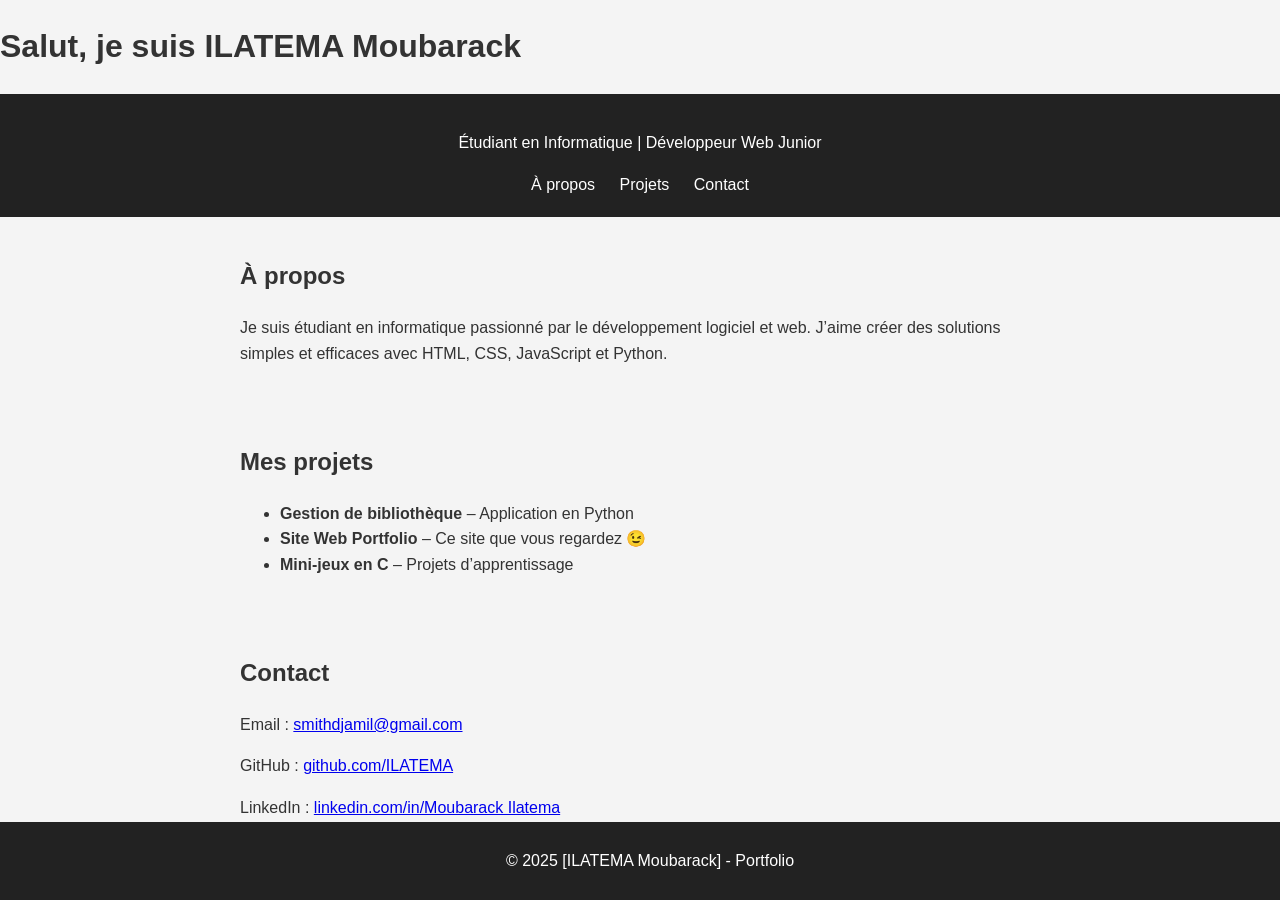
==== index.html @ 0939719b "Update and rename INDEX.html to index.html" ====
<!DOCTYPE html>
<html lang="fr">
<head>
  <meta charset="UTF-8">
  <meta name="viewport" content="width=device-width, initial-scale=1.0">
    <h1>Salut, je suis ILATEMA Moubarack</h1>
  <title>Mon Portfolio - []</title>
  <link rel="stylesheet" href="style.css">
</head>
<body>
  <header>
    <h1> <div ILATEMA="" Moubarack=""></div></h1>
    <p>Étudiant en Informatique | Développeur Web Junior</p>
    <nav>
      <a href="#about">À propos</a>
      <a href="#projects">Projets</a>
      <a href="#contact">Contact</a>
    </nav>
  </header>

  <section id="about">
    <h2>À propos</h2>
    <p>Je suis étudiant en informatique passionné par le développement logiciel et web. 
    J’aime créer des solutions simples et efficaces avec HTML, CSS, JavaScript et Python.</p>
  </section>

  <section id="projects">
    <h2>Mes projets</h2>
    <ul>
      <li><b>Gestion de bibliothèque</b> – Application en Python</li>
      <li><b>Site Web Portfolio</b> – Ce site que vous regardez 😉</li>
      <li><b>Mini-jeux en C</b> – Projets d’apprentissage</li>
    </ul>
  </section>

  <section id="contact">
    <h2>Contact</h2>
    <p>Email : <a href="smithdjamil@gmail.com">smithdjamil@gmail.com</a></p>
    <p>GitHub : <a href="https://github.com/ILATEMA" target="_blank">github.com/ILATEMA</a></p>
    <p>LinkedIn : <a href="https://www.linkedin.com/in/Moubarack Ilatema" target="_blank">linkedin.com/in/Moubarack Ilatema</a></p>
  </section>

  <footer>
    <p>© 2025 [ILATEMA Moubarack] - Portfolio</p>
  </footer>
</body>

</html>
---- style.css ----
body {
  font-family: Arial, sans-serif;
  margin: 0;
  padding: 0;
  line-height: 1.6;
  background: #f4f4f4;
  color: #333;
}

header {
  background: #222;
  color: #fff;
  padding: 20px;
  text-align: center;
}

header h1 {
  margin: 0;
}

nav a {
  color: #fff;
  margin: 0 10px;
  text-decoration: none;
}

section {
  padding: 20px;
  max-width: 800px;
  margin: auto;
}

footer {
  background: #222;
  color: #fff;
  text-align: center;
  padding: 10px;
  position: fixed;
  bottom: 0;
  width: 100%;
}
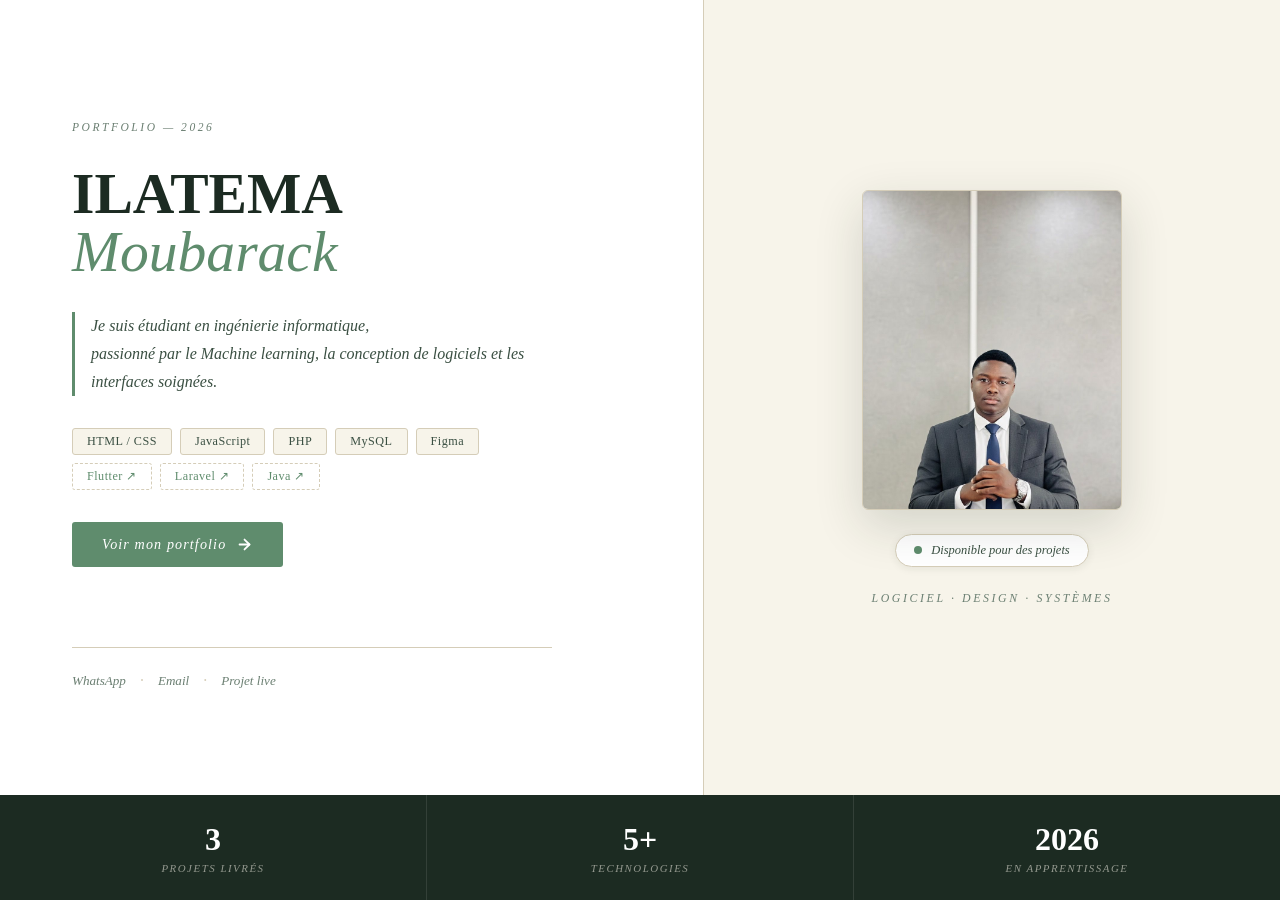
==== commit e5dd640c: "Mise à jour portfolio v3" ====
--- a/index.html
+++ b/index.html
@@ -1,48 +1,87 @@
-<!DOCTYPE html>
-<html lang="fr">
-<head>
-  <meta charset="UTF-8">
-  <meta name="viewport" content="width=device-width, initial-scale=1.0">
-    <h1>Salut, je suis ILATEMA Moubarack</h1>
-  <title>Mon Portfolio - []</title>
-  <link rel="stylesheet" href="style.css">
-</head>
-<body>
-  <header>
-    <h1> <div ILATEMA="" Moubarack=""></div></h1>
-    <p>Étudiant en Informatique | Développeur Web Junior</p>
-    <nav>
-      <a href="#about">À propos</a>
-      <a href="#projects">Projets</a>
-      <a href="#contact">Contact</a>
-    </nav>
-  </header>
-
-  <section id="about">
-    <h2>À propos</h2>
-    <p>Je suis étudiant en informatique passionné par le développement logiciel et web. 
-    J’aime créer des solutions simples et efficaces avec HTML, CSS, JavaScript et Python.</p>
-  </section>
-
-  <section id="projects">
-    <h2>Mes projets</h2>
-    <ul>
-      <li><b>Gestion de bibliothèque</b> – Application en Python</li>
-      <li><b>Site Web Portfolio</b> – Ce site que vous regardez 😉</li>
-      <li><b>Mini-jeux en C</b> – Projets d’apprentissage</li>
-    </ul>
-  </section>
-
-  <section id="contact">
-    <h2>Contact</h2>
-    <p>Email : <a href="smithdjamil@gmail.com">smithdjamil@gmail.com</a></p>
-    <p>GitHub : <a href="https://github.com/ILATEMA" target="_blank">github.com/ILATEMA</a></p>
-    <p>LinkedIn : <a href="https://www.linkedin.com/in/Moubarack Ilatema" target="_blank">linkedin.com/in/Moubarack Ilatema</a></p>
-  </section>
-
-  <footer>
-    <p>© 2025 [ILATEMA Moubarack] - Portfolio</p>
-  </footer>
-</body>
-
-</html>
+<!DOCTYPE html>
+<html lang="fr">
+<head>
+    <meta charset="UTF-8">
+    <title>ILATEMA Moubarack — Développeur</title>
+    <meta name="viewport" content="width=device-width, initial-scale=1.0">
+    <meta name="description" content="Portfolio de ILATEMA Moubarack, étudiant en ingénierie informatique et développeur freelance.">
+    <link rel="stylesheet" href="style.css">
+</head>
+<body>
+
+<div class="stage">
+
+    <div class="left">
+        <div class="left-inner">
+            <span class="label">Portfolio — 2026</span>
+
+            <h1 class="name">
+                ILATEMA<br><em>Moubarack</em>
+            </h1>
+
+            <p class="bio">
+                Je suis étudiant en ingénierie informatique,<br>
+                passionné par le Machine learning, la conception de logiciels et les interfaces soignées.
+            </p>
+
+            <div class="stack">
+                <span class="stack-pill">HTML / CSS</span>
+                <span class="stack-pill">JavaScript</span>
+                <span class="stack-pill">PHP</span>
+                <span class="stack-pill">MySQL</span>
+                <span class="stack-pill">Figma</span>
+                <span class="stack-pill learning">Flutter ↗</span>
+                <span class="stack-pill learning">Laravel ↗</span>
+                <span class="stack-pill learning">Java ↗</span>
+            </div>
+
+            <a href="portfolio.html" class="cta-link">
+                Voir mon portfolio
+                <svg width="17" height="17" viewBox="0 0 24 24" fill="none" stroke="currentColor" stroke-width="2.5" stroke-linecap="round" stroke-linejoin="round">
+                    <line x1="5" y1="12" x2="19" y2="12"/>
+                    <polyline points="12 5 19 12 12 19"/>
+                </svg>
+            </a>
+
+            <div class="left-bottom">
+                <a href="https://wa.me/22969892699" target="_blank" class="contact-link">WhatsApp</a>
+                <span class="sep">·</span>
+                <a href="mailto:" class="contact-link">Email</a>
+                <span class="sep">·</span>
+                <a href="https://projetecole.kesug.com" target="_blank" class="contact-link">Projet live</a>
+            </div>
+        </div>
+    </div>
+
+    <div class="right">
+        <div class="photo-frame">
+            <img src="WhatsApp Image 2026-02-11 at 19.44.52.jpeg" alt="ILATEMA Moubarack — Développeur">
+        </div>
+
+        <div class="status-badge">
+            <div class="pulse-dot"></div>
+            Disponible pour des projets
+        </div>
+
+        <p class="right-tagline">Logiciel · Design · Systèmes</p>
+    </div>
+
+  
+    <div class="stats-bar">
+        <div class="stat">
+            <div class="stat-num">3</div>
+            <div class="stat-label">Projets livrés</div>
+        </div>
+        <div class="stat">
+            <div class="stat-num">5+</div>
+            <div class="stat-label">Technologies</div>
+        </div>
+        <div class="stat">
+            <div class="stat-num">2026</div>
+            <div class="stat-label">En apprentissage</div>
+        </div>
+    </div>
+
+</div>
+</body>
+</html>
--- a/style.css
+++ b/style.css
@@ -1,41 +1,842 @@
-body {
-  font-family: Arial, sans-serif;
-  margin: 0;
-  padding: 0;
-  line-height: 1.6;
-  background: #f4f4f4;
-  color: #333;
-}
-
-header {
-  background: #222;
-  color: #fff;
-  padding: 20px;
-  text-align: center;
-}
-
-header h1 {
-  margin: 0;
-}
-
-nav a {
-  color: #fff;
-  margin: 0 10px;
-  text-decoration: none;
-}
-
-section {
-  padding: 20px;
-  max-width: 800px;
-  margin: auto;
-}
-
-footer {
-  background: #222;
-  color: #fff;
-  text-align: center;
-  padding: 10px;
-  position: fixed;
-  bottom: 0;
-  width: 100%;
-}+/* ═══════════════════════════════════════════════════════════════
+   ILATEMA Moubarack — Portfolio CSS
+   Palette  : #5F8C6D (vert sauge) · #F7F4EA (crème chaud)
+   Typo     : Times New Roman
+   Un seul fichier pour index.html et portfolio.html
+   ═══════════════════════════════════════════════════════════════ */
+
+:root {
+  --green:        #5F8C6D;
+  --green-dark:   #3d6b52;
+  --green-light:  #e8f2ec;
+  --cream:        #F7F4EA;
+  --cream-dark:   #ede9d8;
+  --white:        #ffffff;
+  --ink:          #1c2b22;
+  --ink-mid:      #3a4f42;
+  --ink-light:    #6b7f72;
+  --border:       #d5cdb8;
+  --shadow-sm:    0 2px 8px rgba(28,43,34,.07);
+  --shadow-md:    0 6px 24px rgba(28,43,34,.11);
+  --shadow-lg:    0 16px 48px rgba(28,43,34,.16);
+  --radius:       3px;
+  --radius-md:    6px;
+  --font:         'Times New Roman', Times, serif;
+  --tr:           .2s ease;
+}
+
+/* ─── RESET ─── */
+*, *::before, *::after { box-sizing: border-box; margin: 0; padding: 0; }
+html { scroll-behavior: smooth; font-size: 16px; }
+body {
+  font-family: var(--font);
+  background: var(--cream);
+  color: var(--ink);
+  -webkit-font-smoothing: antialiased;
+}
+a { color: inherit; text-decoration: none; }
+img, video { display: block; max-width: 100%; }
+
+
+/* ══════════════════════════════════════════════════════════════
+   INDEX.HTML — PAGE D'ACCUEIL
+   ══════════════════════════════════════════════════════════════ */
+
+.stage {
+  min-height: 100vh;
+  display: grid;
+  grid-template-columns: 55% 45%;
+  grid-template-rows: 1fr auto;
+  grid-template-areas:
+    "left  right"
+    "stats stats";
+  background: var(--white);
+}
+
+/* ─── COLONNE GAUCHE ─── */
+.left {
+  grid-area: left;
+  display: flex;
+  flex-direction: column;
+  justify-content: center;
+  padding: 80px 72px 64px;
+  border-right: 1px solid var(--border);
+}
+
+.left-inner {
+  display: flex;
+  flex-direction: column;
+  gap: 32px;
+  max-width: 480px;
+}
+
+.label {
+  font-size: .72rem;
+  letter-spacing: .22em;
+  text-transform: uppercase;
+  color: var(--ink-light);
+  font-style: italic;
+}
+
+.name {
+  font-size: clamp(2.8rem, 4.5vw, 4.4rem);
+  font-weight: 700;
+  line-height: 1.0;
+  color: var(--ink);
+}
+.name em {
+  font-style: italic;
+  color: var(--green);
+  font-weight: 400;
+}
+
+.bio {
+  font-size: 1rem;
+  color: var(--ink-mid);
+  line-height: 1.75;
+  font-style: italic;
+  border-left: 3px solid var(--green);
+  padding-left: 16px;
+}
+
+.stack {
+  display: flex;
+  flex-wrap: wrap;
+  gap: 8px;
+}
+.stack-pill {
+  font-size: .76rem;
+  padding: 5px 14px;
+  border: 1px solid var(--border);
+  border-radius: var(--radius);
+  color: var(--ink-mid);
+  background: var(--cream);
+  letter-spacing: .04em;
+  transition: background var(--tr), border-color var(--tr);
+}
+.stack-pill.learning {
+  border-style: dashed;
+  color: var(--green);
+  background: transparent;
+}
+.stack-pill:hover {
+  background: var(--green-light);
+  border-color: var(--green);
+}
+
+.cta-link {
+  display: inline-flex;
+  align-items: center;
+  gap: 10px;
+  width: fit-content;
+  padding: 14px 30px;
+  background: var(--green);
+  color: var(--white);
+  font-size: .88rem;
+  letter-spacing: .08em;
+  border-radius: var(--radius);
+  font-style: italic;
+  transition: background var(--tr), transform var(--tr), box-shadow var(--tr);
+}
+.cta-link:hover {
+  background: var(--green-dark);
+  transform: translateY(-2px);
+  box-shadow: var(--shadow-md);
+}
+.cta-link svg { flex-shrink: 0; transition: transform var(--tr); }
+.cta-link:hover svg { transform: translateX(4px); }
+
+.left-bottom {
+  display: flex;
+  align-items: center;
+  gap: 14px;
+  margin-top: 48px;
+  padding-top: 24px;
+  border-top: 1px solid var(--border);
+}
+.contact-link {
+  font-size: .82rem;
+  color: var(--ink-light);
+  font-style: italic;
+  transition: color var(--tr);
+}
+.contact-link:hover { color: var(--green); }
+.sep { color: var(--border); }
+
+/* ─── COLONNE DROITE ─── */
+.right {
+  grid-area: right;
+  display: flex;
+  flex-direction: column;
+  align-items: center;
+  justify-content: center;
+  gap: 24px;
+  padding: 80px 60px;
+  background: var(--cream);
+}
+
+/* Photo portrait — cadrage standard portfolio pro */
+.photo-frame {
+  width: 260px;
+  height: 320px;
+  border-radius: var(--radius-md);
+  overflow: hidden;
+  border: 1px solid var(--border);
+  box-shadow: var(--shadow-lg);
+  position: relative;
+}
+.photo-frame img {
+  width: 100%;
+  height: 100%;
+  object-fit: cover;
+  object-position: center top;
+}
+
+.status-badge {
+  display: inline-flex;
+  align-items: center;
+  gap: 9px;
+  padding: 8px 18px;
+  background: var(--white);
+  border: 1px solid var(--border);
+  border-radius: 20px;
+  font-size: .78rem;
+  font-style: italic;
+  color: var(--ink-mid);
+  box-shadow: var(--shadow-sm);
+}
+.pulse-dot {
+  width: 8px;
+  height: 8px;
+  border-radius: 50%;
+  background: var(--green);
+  flex-shrink: 0;
+  animation: pulse 2s infinite;
+}
+@keyframes pulse {
+  0%, 100% { box-shadow: 0 0 0 0 rgba(95,140,109,.5); }
+  50%       { box-shadow: 0 0 0 6px rgba(95,140,109,0); }
+}
+
+.right-tagline {
+  font-size: .74rem;
+  letter-spacing: .22em;
+  text-transform: uppercase;
+  color: var(--ink-light);
+  font-style: italic;
+}
+
+/* ─── BANDE STATS ─── */
+.stats-bar {
+  grid-area: stats;
+  display: flex;
+  background: var(--ink);
+}
+.stat {
+  flex: 1;
+  text-align: center;
+  padding: 26px 16px;
+  border-right: 1px solid rgba(255,255,255,.1);
+}
+.stat:last-child { border-right: none; }
+.stat-num {
+  font-size: 2rem;
+  font-weight: 700;
+  color: var(--white);
+}
+.stat-label {
+  font-size: .68rem;
+  letter-spacing: .14em;
+  text-transform: uppercase;
+  color: rgba(247,244,234,.55);
+  font-style: italic;
+  margin-top: 4px;
+}
+
+
+/* ══════════════════════════════════════════════════════════════
+   PORTFOLIO.HTML — PAGE PORTFOLIO
+   ══════════════════════════════════════════════════════════════ */
+
+.wrap {
+  max-width: 1100px;
+  margin: 0 auto;
+  padding: 0 36px;
+}
+
+/* ─── HEADER ─── */
+header {
+  position: sticky;
+  top: 0;
+  z-index: 100;
+  background: rgba(247,244,234,.97);
+  backdrop-filter: blur(8px);
+  border-bottom: 1px solid var(--border);
+}
+.header-inner {
+  max-width: 1100px;
+  margin: 0 auto;
+  padding: 0 36px;
+  height: 62px;
+  display: flex;
+  align-items: center;
+  justify-content: space-between;
+}
+
+.logo {
+  font-size: 1.1rem;
+  font-weight: 700;
+  color: var(--ink);
+  letter-spacing: .04em;
+}
+.logo span {
+  color: var(--green);
+  font-style: italic;
+}
+
+nav { display: flex; align-items: center; gap: 28px; }
+nav a {
+  font-size: .84rem;
+  font-style: italic;
+  color: var(--ink-light);
+  letter-spacing: .04em;
+  transition: color var(--tr);
+}
+nav a:hover { color: var(--ink); }
+.nav-cta {
+  padding: 8px 20px;
+  background: var(--green) !important;
+  color: var(--white) !important;
+  border-radius: var(--radius);
+  font-style: normal !important;
+  letter-spacing: .06em;
+  transition: background var(--tr) !important;
+}
+.nav-cta:hover { background: var(--green-dark) !important; }
+
+/* ─── HERO ─── */
+.hero {
+  padding: 100px 36px 80px;
+  max-width: 1100px;
+  margin: 0 auto;
+  border-bottom: 1px solid var(--border);
+  display: grid;
+  grid-template-columns: 1fr auto;
+  gap: 48px;
+  align-items: end;
+}
+
+.hero-kicker {
+  font-size: .74rem;
+  letter-spacing: .22em;
+  text-transform: uppercase;
+  color: var(--green);
+  font-style: italic;
+  margin-bottom: 20px;
+}
+
+.hero-title {
+  font-size: clamp(2.6rem, 5.5vw, 4.8rem);
+  font-weight: 700;
+  line-height: 1.04;
+  color: var(--ink);
+  max-width: 700px;
+}
+.hero-title em {
+  font-style: italic;
+  color: var(--green);
+  font-weight: 400;
+}
+
+.hero-desc {
+  font-size: 1rem;
+  line-height: 1.8;
+  color: var(--ink-mid);
+  max-width: 520px;
+  font-style: italic;
+  margin-top: 24px;
+}
+
+.hero-scroll {
+  font-size: .74rem;
+  letter-spacing: .14em;
+  text-transform: uppercase;
+  color: var(--ink-light);
+  font-style: italic;
+  white-space: nowrap;
+  align-self: flex-end;
+}
+
+/* ─── SECTIONS ─── */
+section {
+  padding: 80px 0;
+  border-bottom: 1px solid var(--border);
+}
+section:last-of-type { border-bottom: none; }
+
+.section-header {
+  display: flex;
+  align-items: baseline;
+  justify-content: space-between;
+  margin-bottom: 52px;
+  padding-bottom: 18px;
+  border-bottom: 2px solid var(--ink);
+}
+.section-title {
+  font-size: 1.75rem;
+  font-weight: 700;
+  color: var(--ink);
+}
+.section-count {
+  font-size: .74rem;
+  letter-spacing: .16em;
+  text-transform: uppercase;
+  color: var(--ink-light);
+  font-style: italic;
+}
+
+/* ─── PROJETS ─── */
+.projects-list { display: flex; flex-direction: column; }
+
+.project-item {
+  display: grid;
+  grid-template-columns: 52px 1fr 44px;
+  gap: 24px;
+  align-items: start;
+  padding: 40px 0;
+  border-bottom: 1px solid var(--border);
+  opacity: 0;
+  transform: translateY(18px);
+  transition: opacity .4s ease, transform .4s ease, background .2s;
+}
+.project-item.visible { opacity: 1; transform: none; }
+.project-item:last-child { border-bottom: none; }
+.project-item:hover { background: var(--cream); padding-left: 12px; padding-right: 12px; margin: 0 -12px; }
+
+.proj-num {
+  font-size: .72rem;
+  color: var(--ink-light);
+  font-style: italic;
+  letter-spacing: .1em;
+  padding-top: 5px;
+}
+
+.proj-body { display: flex; flex-direction: column; gap: 14px; }
+
+.proj-title {
+  font-size: 1.4rem;
+  font-weight: 700;
+  color: var(--ink);
+  letter-spacing: .02em;
+}
+
+.disposition {
+  display: flex;
+  flex-wrap: wrap;
+  gap: 12px;
+  margin: 4px 0;
+}
+.disposition video,
+.disposition img {
+  border-radius: var(--radius);
+  border: 1px solid var(--border);
+  object-fit: cover;
+  box-shadow: var(--shadow-sm);
+}
+
+.proj-desc {
+  font-size: .94rem;
+  color: var(--ink-mid);
+  line-height: 1.75;
+  font-style: italic;
+  max-width: 580px;
+}
+
+/* Problème → Solution sous la description */
+.proj-impact {
+  font-size: .82rem;
+  color: var(--green-dark);
+  font-style: italic;
+  padding: 8px 14px;
+  background: var(--green-light);
+  border-left: 3px solid var(--green);
+  border-radius: var(--radius);
+  max-width: 580px;
+}
+
+.proj-tags { display: flex; flex-wrap: wrap; gap: 8px; }
+.proj-tag {
+  font-size: .7rem;
+  padding: 4px 12px;
+  border: 1px solid var(--border);
+  border-radius: var(--radius);
+  color: var(--ink-mid);
+  background: var(--cream);
+  letter-spacing: .06em;
+  text-transform: uppercase;
+}
+
+.proj-right {
+  display: flex;
+  flex-direction: column;
+  align-items: flex-end;
+  gap: 10px;
+  padding-top: 4px;
+}
+.proj-arrow {
+  font-size: 1.3rem;
+  color: var(--border);
+  transition: color var(--tr), transform var(--tr);
+}
+.project-item:hover .proj-arrow {
+  color: var(--green);
+  transform: translate(3px,-3px);
+}
+
+.proj-link {
+  display: inline-flex;
+  align-items: center;
+  gap: 5px;
+  font-size: .74rem;
+  font-style: italic;
+  color: var(--green);
+  border: 1px solid var(--green);
+  padding: 5px 12px;
+  border-radius: var(--radius);
+  transition: background var(--tr), color var(--tr);
+  white-space: nowrap;
+}
+.proj-link:hover {
+  background: var(--green);
+  color: var(--white);
+}
+
+/* ─── COMPÉTENCES ─── */
+.skills-grid {
+  display: grid;
+  grid-template-columns: repeat(auto-fill, minmax(240px, 1fr));
+  gap: 18px;
+}
+
+.skill-card {
+  padding: 22px 20px;
+  background: var(--white);
+  border: 1px solid var(--border);
+  border-radius: var(--radius-md);
+  opacity: 0;
+  transform: translateY(14px);
+  transition: opacity .4s ease, transform .4s ease, box-shadow .2s;
+}
+.skill-card.visible { opacity: 1; transform: none; }
+.skill-card:hover { box-shadow: var(--shadow-md); }
+.skill-card.learning-card {
+  border-style: dashed;
+  border-color: var(--green);
+  background: var(--cream);
+}
+
+.skill-name {
+  font-size: .95rem;
+  font-weight: 700;
+  color: var(--ink);
+  margin-bottom: 14px;
+}
+
+.skill-bar-track {
+  height: 4px;
+  background: var(--cream-dark);
+  border-radius: 2px;
+  overflow: hidden;
+  margin-bottom: 8px;
+}
+.skill-bar-fill {
+  height: 100%;
+  background: linear-gradient(90deg, var(--green-dark), var(--green));
+  width: 0;
+  border-radius: 2px;
+  transition: width .9s cubic-bezier(.4,0,.2,1);
+}
+.learning-card .skill-bar-fill {
+  background: linear-gradient(90deg, var(--green), #8fbd9f);
+}
+
+.skill-pct {
+  font-size: .75rem;
+  font-style: italic;
+  color: var(--ink-light);
+  text-align: right;
+}
+.skill-badge {
+  display: inline-block;
+  font-size: .65rem;
+  letter-spacing: .1em;
+  text-transform: uppercase;
+  color: var(--green);
+  border: 1px dashed var(--green);
+  padding: 2px 8px;
+  border-radius: 2px;
+  margin-top: 6px;
+}
+
+/* ─── CONTACT ─── */
+.contact-layout {
+  display: grid;
+  grid-template-columns: 1fr 1fr;
+  gap: 64px;
+  align-items: start;
+}
+
+.contact-tagline {
+  font-size: 2.2rem;
+  font-weight: 700;
+  line-height: 1.1;
+  color: var(--ink);
+  margin-bottom: 20px;
+}
+.contact-tagline em {
+  font-style: italic;
+  color: var(--green);
+  font-weight: 400;
+}
+
+.contact-copy {
+  font-size: .94rem;
+  color: var(--ink-mid);
+  line-height: 1.8;
+  font-style: italic;
+  margin-bottom: 32px;
+}
+
+.direct-link {
+  display: inline-flex;
+  align-items: center;
+  gap: 12px;
+  padding: 14px 22px;
+  background: var(--cream);
+  border: 1px solid var(--border);
+  border-radius: var(--radius);
+  font-size: .88rem;
+  font-style: italic;
+  color: var(--ink);
+  transition: background var(--tr), box-shadow var(--tr);
+}
+.direct-link:hover {
+  background: var(--green-light);
+  box-shadow: var(--shadow-sm);
+  border-color: var(--green);
+}
+.direct-icon {
+  width: 36px;
+  height: 36px;
+  display: flex;
+  align-items: center;
+  justify-content: center;
+  background: var(--green);
+  color: var(--white);
+  border-radius: 50%;
+  flex-shrink: 0;
+}
+
+.contact-form {
+  background: var(--white);
+  border: 1px solid var(--border);
+  border-radius: var(--radius-md);
+  padding: 36px 32px;
+  box-shadow: var(--shadow-sm);
+}
+
+.form-field { display: flex; flex-direction: column; gap: 7px; margin-bottom: 20px; }
+.form-field:last-of-type { margin-bottom: 24px; }
+
+.form-field label {
+  font-size: .74rem;
+  letter-spacing: .1em;
+  text-transform: uppercase;
+  color: var(--ink-light);
+  font-style: italic;
+}
+
+.form-field input,
+.form-field textarea {
+  font-family: var(--font);
+  font-size: .94rem;
+  padding: 11px 14px;
+  border: 1px solid var(--border);
+  border-radius: var(--radius);
+  background: var(--cream);
+  color: var(--ink);
+  outline: none;
+  transition: border-color var(--tr), box-shadow var(--tr);
+  resize: vertical;
+  font-style: italic;
+}
+.form-field input:focus,
+.form-field textarea:focus {
+  border-color: var(--green);
+  box-shadow: 0 0 0 3px rgba(95,140,109,.12);
+  background: var(--white);
+}
+
+.form-submit {
+  width: 100%;
+  padding: 13px;
+  background: var(--green);
+  color: var(--white);
+  border: none;
+  border-radius: var(--radius);
+  font-family: var(--font);
+  font-size: .94rem;
+  font-style: italic;
+  letter-spacing: .06em;
+  cursor: pointer;
+  transition: background var(--tr), transform var(--tr);
+}
+.form-submit:hover:not(:disabled) {
+  background: var(--green-dark);
+  transform: translateY(-1px);
+}
+.form-submit:disabled { opacity: .6; cursor: not-allowed; }
+
+.form-feedback {
+  margin-top: 12px;
+  font-size: .84rem;
+  font-style: italic;
+  text-align: center;
+}
+.form-feedback.success { color: var(--green); }
+.form-feedback.error   { color: #b94040; }
+
+/* ─── FOOTER ─── */
+footer {
+  padding: 28px 36px;
+  max-width: 1100px;
+  margin: 0 auto;
+  display: flex;
+  align-items: center;
+  justify-content: space-between;
+  border-top: 1px solid var(--border);
+}
+.footer-copy {
+  font-size: .76rem;
+  font-style: italic;
+  color: var(--ink-light);
+  letter-spacing: .06em;
+}
+.footer-back {
+  display: inline-flex;
+  align-items: center;
+  gap: 7px;
+  font-size: .78rem;
+  font-style: italic;
+  color: var(--ink-light);
+  transition: color var(--tr);
+}
+.footer-back:hover { color: var(--green); }
+
+/* ─── MODALE VIDÉO ─── */
+.modal-backdrop {
+  position: fixed;
+  inset: 0;
+  background: rgba(28,43,34,.75);
+  display: none;
+  align-items: center;
+  justify-content: center;
+  z-index: 200;
+  backdrop-filter: blur(4px);
+}
+.modal-backdrop.open { display: flex; }
+.modal-box {
+  background: var(--white);
+  border-radius: var(--radius-md);
+  box-shadow: var(--shadow-lg);
+  width: min(800px, 92vw);
+  overflow: hidden;
+}
+.modal-header {
+  display: flex;
+  align-items: center;
+  justify-content: space-between;
+  padding: 16px 20px;
+  border-bottom: 1px solid var(--border);
+}
+.modal-title {
+  font-size: .88rem;
+  font-style: italic;
+  font-weight: 700;
+  color: var(--ink);
+  letter-spacing: .06em;
+}
+.modal-close {
+  background: none;
+  border: none;
+  font-size: 1.1rem;
+  color: var(--ink-light);
+  cursor: pointer;
+  width: 30px;
+  height: 30px;
+  display: flex;
+  align-items: center;
+  justify-content: center;
+  border-radius: 50%;
+  transition: background var(--tr), color var(--tr);
+}
+.modal-close:hover { background: var(--cream); color: var(--ink); }
+.modal-video { width: 100%; display: block; max-height: 70vh; }
+
+/* ─── FLOTTANT WHATSAPP ─── */
+.wa-float {
+  position: fixed;
+  bottom: 28px;
+  right: 28px;
+  width: 52px;
+  height: 52px;
+  background: var(--green);
+  border-radius: 50%;
+  display: flex;
+  align-items: center;
+  justify-content: center;
+  box-shadow: var(--shadow-md);
+  z-index: 150;
+  transition: background var(--tr), transform var(--tr);
+}
+.wa-float:hover {
+  background: var(--green-dark);
+  transform: scale(1.08);
+}
+
+
+/* ══════════════════════════════════════════════════════════════
+   RESPONSIVE
+   ══════════════════════════════════════════════════════════════ */
+@media (max-width: 900px) {
+  /* Index */
+  .stage {
+    grid-template-columns: 1fr;
+    grid-template-areas: "left" "right" "stats";
+  }
+  .left { padding: 48px 28px 36px; border-right: none; border-bottom: 1px solid var(--border); }
+  .left-inner { max-width: 100%; }
+  .right { padding: 40px 28px; }
+  .stats-bar { flex-direction: row; }
+
+  /* Portfolio */
+  .hero { grid-template-columns: 1fr; gap: 24px; }
+  .hero-scroll { display: none; }
+  .contact-layout { grid-template-columns: 1fr; gap: 40px; }
+  .header-inner { padding: 0 20px; }
+  nav { gap: 16px; }
+  nav a:not(.nav-cta) { display: none; }
+  .wrap { padding: 0 20px; }
+}
+
+@media (max-width: 600px) {
+  .name { font-size: 2.4rem; }
+  .hero-title { font-size: 2.2rem; }
+  .project-item { grid-template-columns: 36px 1fr 28px; gap: 12px; }
+  .disposition { flex-direction: column; }
+  .disposition video, .disposition img { width: 100% !important; height: auto !important; }
+  .skills-grid { grid-template-columns: 1fr 1fr; }
+  .stats-bar { flex-wrap: wrap; }
+  .stat { min-width: 50%; border-right: none; border-bottom: 1px solid rgba(255,255,255,.1); }
+  .photo-frame { width: 200px; height: 250px; }
+}
